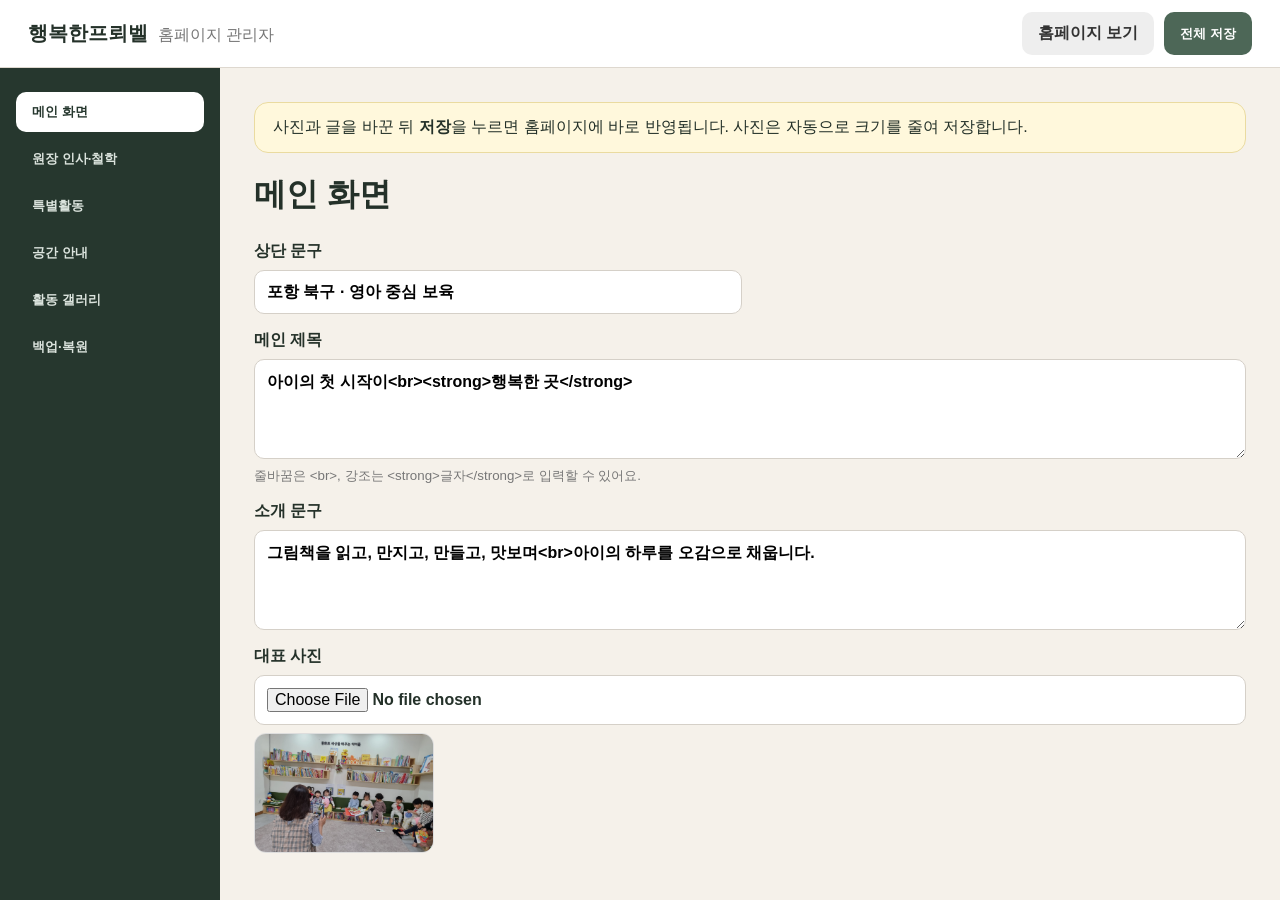
==== admin/index.html @ 330a58d0 "Add files via upload" ====
<!doctype html><html lang="ko"><head><meta charset="utf-8"><meta name="viewport" content="width=device-width,initial-scale=1"><title>행복한프뢰벨 홈페이지 관리</title><link rel="stylesheet" href="admin.css"></head><body>
<header><div><b>행복한프뢰벨</b><span>홈페이지 관리자</span></div><nav><a href="../index.html">홈페이지 보기</a><button id="saveTop">전체 저장</button></nav></header>
<main><aside><button data-tab="hero" class="active">메인 화면</button><button data-tab="greeting">원장 인사·철학</button><button data-tab="special">특별활동</button><button data-tab="spaces">공간 안내</button><button data-tab="gallery">활동 갤러리</button><button data-tab="backup">백업·복원</button></aside>
<section class="workspace">
<div class="notice">사진과 글을 바꾼 뒤 <b>저장</b>을 누르면 홈페이지에 바로 반영됩니다. 사진은 자동으로 크기를 줄여 저장합니다.</div>
<div id="panel-hero" class="panel active"><h1>메인 화면</h1><div class="form-grid"><label>상단 문구<input id="heroEyebrow"></label><label class="full">메인 제목<textarea id="heroTitle"></textarea><small>줄바꿈은 &lt;br&gt;, 강조는 &lt;strong&gt;글자&lt;/strong&gt;로 입력할 수 있어요.</small></label><label class="full">소개 문구<textarea id="heroSubtitle"></textarea></label><label class="full">대표 사진<input type="file" accept="image/*" data-image-input="hero.image"><img class="preview" data-preview="hero.image"></label></div></div>
<div id="panel-greeting" class="panel"><h1>원장 인사와 보육철학</h1><div class="form-grid"><label class="full">인사 제목<textarea id="greetingTitle"></textarea></label><label class="full">첫 문장<textarea id="greetingLead"></textarea></label><label class="full">본문 1<textarea id="greetingBody1"></textarea></label><label class="full">본문 2<textarea id="greetingBody2"></textarea></label><label>서명<input id="greetingSignature"></label><label>인사말 사진<input type="file" accept="image/*" data-image-input="greeting.image"><img class="preview" data-preview="greeting.image"></label></div><h2>보육철학 카드</h2><div id="philosophyEditor" class="editor-list"></div><button class="add" data-add="philosophy">+ 보육철학 추가</button></div>
<div id="panel-special" class="panel"><h1>특별활동</h1><p>활동명, 요일, 설명, 사진을 직접 바꾸거나 순서를 이동할 수 있어요.</p><div id="specialEditor" class="editor-list"></div><button class="add" data-add="special">+ 특별활동 추가</button></div>
<div id="panel-spaces" class="panel"><h1>공간 안내</h1><p>교실, 해피북마루, 전용마당 등 실제 공간 사진과 설명을 등록하세요.</p><div id="spacesEditor" class="editor-list"></div><button class="add" data-add="spaces">+ 공간 추가</button></div>
<div id="panel-gallery" class="panel"><h1>활동 갤러리</h1><p>행사명과 활동명을 자유롭게 바꾸고 사진을 추가할 수 있어요.</p><div id="galleryEditor" class="editor-list"></div><button class="add" data-add="gallery">+ 활동사진 추가</button></div>
<div id="panel-backup" class="panel"><h1>백업과 복원</h1><div class="backup-box"><button id="downloadBackup">설정 백업파일 받기</button><label class="upload-btn">백업파일 불러오기<input id="restoreFile" type="file" accept="application/json"></label><button id="resetAll" class="danger">처음 상태로 되돌리기</button></div><p class="warning">현재 버전은 이 브라우저에 저장됩니다. 다른 컴퓨터에서도 같은 내용을 관리하려면 다음 단계에서 Firebase 클라우드 연동이 필요합니다.</p></div>
</section></main><div id="toast"></div><script src="../content-manager.js"></script><script src="admin.js"></script></body></html>
---- admin/admin.css ----
*{box-sizing:border-box}body{margin:0;font-family:Pretendard,Arial,sans-serif;color:#243129;background:#f5f1ea}header{height:68px;background:#fff;border-bottom:1px solid #ded8cf;display:flex;align-items:center;justify-content:space-between;padding:0 28px;position:sticky;top:0;z-index:20}header div{display:flex;gap:10px;align-items:baseline}header b{font-size:20px}header span{color:#777}header nav{display:flex;gap:10px}a,button,.upload-btn{border:0;text-decoration:none;cursor:pointer;border-radius:10px;padding:11px 16px;font-weight:700}header a{background:#eee;color:#333}header button{background:#4d6757;color:#fff}main{display:grid;grid-template-columns:220px 1fr;min-height:calc(100vh - 68px)}aside{padding:24px 16px;background:#26372e;display:flex;flex-direction:column;gap:7px}aside button{background:transparent;color:#dbe3dd;text-align:left}aside button.active,aside button:hover{background:#fff;color:#26372e}.workspace{padding:34px;max-width:1200px;width:100%}.notice{background:#fff8dc;border:1px solid #eadba0;border-radius:14px;padding:14px 18px;margin-bottom:20px}.panel{display:none}.panel.active{display:block}.panel h1{font-size:32px;margin:4px 0 24px}.panel h2{margin-top:34px}.form-grid{display:grid;grid-template-columns:1fr 1fr;gap:16px}.full{grid-column:1/3}label{display:flex;flex-direction:column;gap:8px;font-weight:700}input,textarea,select{width:100%;padding:12px;border:1px solid #d5d0c8;border-radius:10px;background:#fff;font:inherit}textarea{min-height:100px;resize:vertical}small{font-weight:400;color:#777}.preview{width:180px;height:120px;object-fit:cover;border-radius:12px;border:1px solid #ddd;background:#eee}.editor-list{display:flex;flex-direction:column;gap:14px}.item-card{background:#fff;border:1px solid #ded8cf;border-radius:16px;padding:18px}.item-head{display:flex;justify-content:space-between;align-items:center;margin-bottom:14px}.item-head strong{font-size:18px}.item-actions{display:flex;gap:6px}.item-actions button{padding:7px 10px;background:#e9eee9;color:#344}.item-actions .delete{background:#f7e4e0;color:#9a382c}.item-fields{display:grid;grid-template-columns:1fr 1fr;gap:12px}.item-fields .wide{grid-column:1/3}.add{margin-top:16px;background:#d8784d;color:#fff}.backup-box{display:flex;gap:12px;flex-wrap:wrap}.backup-box button,.upload-btn{background:#4d6757;color:white}.upload-btn input{display:none}.danger{background:#a64033!important}.warning{margin-top:20px;background:#fff0ed;padding:16px;border-radius:12px;color:#7c352c}#toast{position:fixed;right:24px;bottom:24px;background:#26372e;color:#fff;padding:14px 20px;border-radius:12px;opacity:0;transform:translateY(10px);transition:.25s;pointer-events:none}#toast.show{opacity:1;transform:none}@media(max-width:760px){header{padding:0 14px}header span{display:none}main{display:block}aside{position:sticky;top:68px;z-index:10;flex-direction:row;overflow:auto;padding:10px}aside button{white-space:nowrap}.workspace{padding:20px}.form-grid,.item-fields{grid-template-columns:1fr}.full,.item-fields .wide{grid-column:auto}}
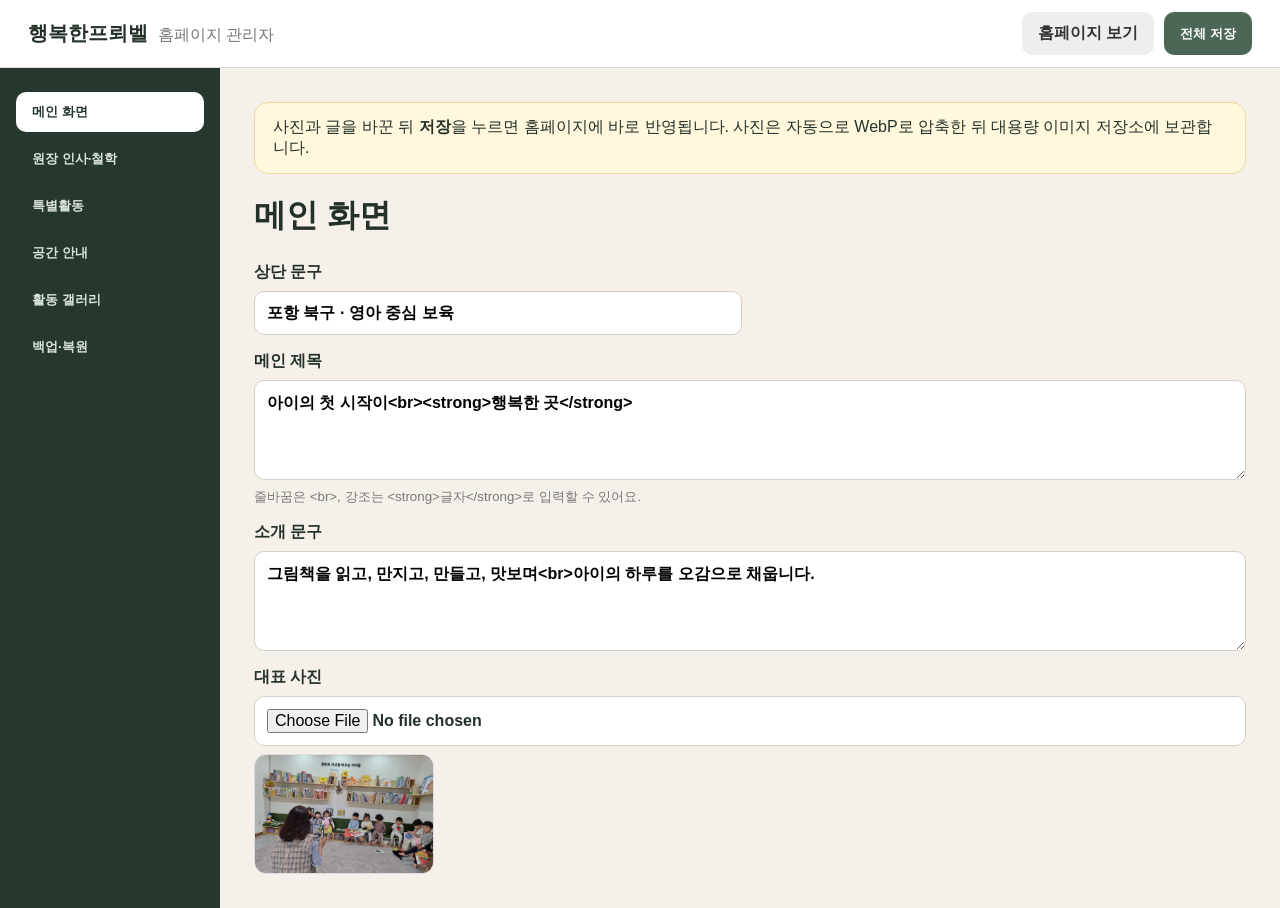
==== commit 49d5f244: "Add files via upload" ====
--- a/admin/index.html
+++ b/admin/index.html
@@ -2,11 +2,11 @@
 <header><div><b>행복한프뢰벨</b><span>홈페이지 관리자</span></div><nav><a href="../index.html">홈페이지 보기</a><button id="saveTop">전체 저장</button></nav></header>
 <main><aside><button data-tab="hero" class="active">메인 화면</button><button data-tab="greeting">원장 인사·철학</button><button data-tab="special">특별활동</button><button data-tab="spaces">공간 안내</button><button data-tab="gallery">활동 갤러리</button><button data-tab="backup">백업·복원</button></aside>
 <section class="workspace">
-<div class="notice">사진과 글을 바꾼 뒤 <b>저장</b>을 누르면 홈페이지에 바로 반영됩니다. 사진은 자동으로 크기를 줄여 저장합니다.</div>
+<div class="notice">사진과 글을 바꾼 뒤 <b>저장</b>을 누르면 홈페이지에 바로 반영됩니다. 사진은 자동으로 WebP로 압축한 뒤 대용량 이미지 저장소에 보관합니다.</div>
 <div id="panel-hero" class="panel active"><h1>메인 화면</h1><div class="form-grid"><label>상단 문구<input id="heroEyebrow"></label><label class="full">메인 제목<textarea id="heroTitle"></textarea><small>줄바꿈은 &lt;br&gt;, 강조는 &lt;strong&gt;글자&lt;/strong&gt;로 입력할 수 있어요.</small></label><label class="full">소개 문구<textarea id="heroSubtitle"></textarea></label><label class="full">대표 사진<input type="file" accept="image/*" data-image-input="hero.image"><img class="preview" data-preview="hero.image"></label></div></div>
 <div id="panel-greeting" class="panel"><h1>원장 인사와 보육철학</h1><div class="form-grid"><label class="full">인사 제목<textarea id="greetingTitle"></textarea></label><label class="full">첫 문장<textarea id="greetingLead"></textarea></label><label class="full">본문 1<textarea id="greetingBody1"></textarea></label><label class="full">본문 2<textarea id="greetingBody2"></textarea></label><label>서명<input id="greetingSignature"></label><label>인사말 사진<input type="file" accept="image/*" data-image-input="greeting.image"><img class="preview" data-preview="greeting.image"></label></div><h2>보육철학 카드</h2><div id="philosophyEditor" class="editor-list"></div><button class="add" data-add="philosophy">+ 보육철학 추가</button></div>
 <div id="panel-special" class="panel"><h1>특별활동</h1><p>활동명, 요일, 설명, 사진을 직접 바꾸거나 순서를 이동할 수 있어요.</p><div id="specialEditor" class="editor-list"></div><button class="add" data-add="special">+ 특별활동 추가</button></div>
 <div id="panel-spaces" class="panel"><h1>공간 안내</h1><p>교실, 해피북마루, 전용마당 등 실제 공간 사진과 설명을 등록하세요.</p><div id="spacesEditor" class="editor-list"></div><button class="add" data-add="spaces">+ 공간 추가</button></div>
 <div id="panel-gallery" class="panel"><h1>활동 갤러리</h1><p>행사명과 활동명을 자유롭게 바꾸고 사진을 추가할 수 있어요.</p><div id="galleryEditor" class="editor-list"></div><button class="add" data-add="gallery">+ 활동사진 추가</button></div>
-<div id="panel-backup" class="panel"><h1>백업과 복원</h1><div class="backup-box"><button id="downloadBackup">설정 백업파일 받기</button><label class="upload-btn">백업파일 불러오기<input id="restoreFile" type="file" accept="application/json"></label><button id="resetAll" class="danger">처음 상태로 되돌리기</button></div><p class="warning">현재 버전은 이 브라우저에 저장됩니다. 다른 컴퓨터에서도 같은 내용을 관리하려면 다음 단계에서 Firebase 클라우드 연동이 필요합니다.</p></div>
-</section></main><div id="toast"></div><script src="../content-manager.js"></script><script src="admin.js"></script></body></html>+<div id="panel-backup" class="panel"><h1>백업과 복원</h1><div class="backup-box"><button id="downloadBackup">설정 백업파일 받기</button><label class="upload-btn">백업파일 불러오기<input id="restoreFile" type="file" accept="application/json"></label><button id="resetAll" class="danger">처음 상태로 되돌리기</button></div><p class="warning">사진은 이 브라우저의 대용량 저장소(IndexedDB)에 보관되어 수백 장까지 추가할 수 있습니다. 다만 다른 컴퓨터와 방문자에게 동일하게 공개하려면 Firebase 클라우드 연동이 필요합니다.</p></div>
+</section></main><div id="toast"></div><script src="../image-store.js"></script><script src="../content-manager.js"></script><script src="admin.js"></script></body></html>
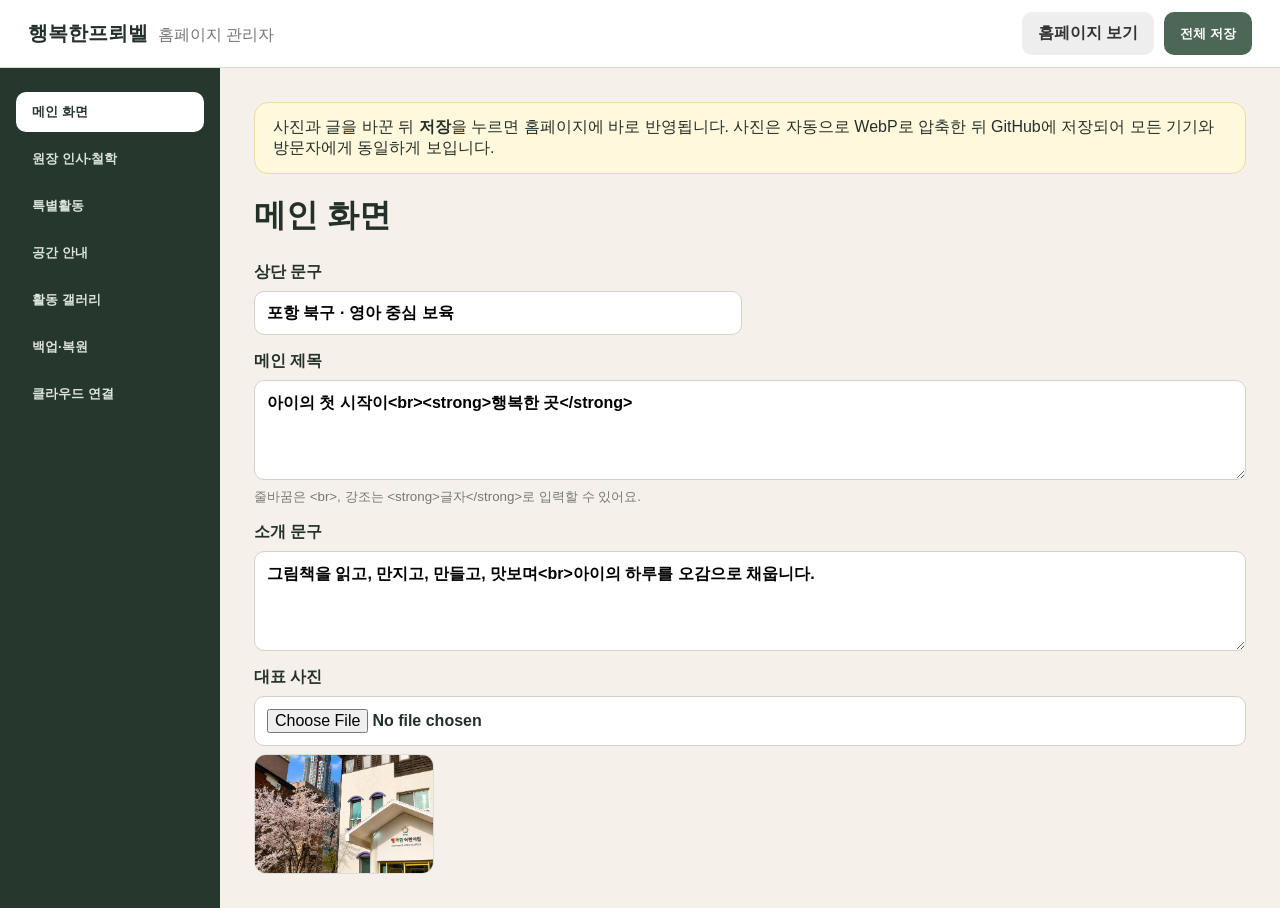
==== commit dd9ae744: "Add files via upload" ====
--- a/admin/index.html
+++ b/admin/index.html
@@ -1,12 +1,12 @@
 <!doctype html><html lang="ko"><head><meta charset="utf-8"><meta name="viewport" content="width=device-width,initial-scale=1"><title>행복한프뢰벨 홈페이지 관리</title><link rel="stylesheet" href="admin.css"></head><body>
 <header><div><b>행복한프뢰벨</b><span>홈페이지 관리자</span></div><nav><a href="../index.html">홈페이지 보기</a><button id="saveTop">전체 저장</button></nav></header>
-<main><aside><button data-tab="hero" class="active">메인 화면</button><button data-tab="greeting">원장 인사·철학</button><button data-tab="special">특별활동</button><button data-tab="spaces">공간 안내</button><button data-tab="gallery">활동 갤러리</button><button data-tab="backup">백업·복원</button></aside>
+<main><aside><button data-tab="hero" class="active">메인 화면</button><button data-tab="greeting">원장 인사·철학</button><button data-tab="special">특별활동</button><button data-tab="spaces">공간 안내</button><button data-tab="gallery">활동 갤러리</button><button data-tab="backup">백업·복원</button><button data-tab="cloud">클라우드 연결</button></aside>
 <section class="workspace">
-<div class="notice">사진과 글을 바꾼 뒤 <b>저장</b>을 누르면 홈페이지에 바로 반영됩니다. 사진은 자동으로 WebP로 압축한 뒤 대용량 이미지 저장소에 보관합니다.</div>
+<div class="notice">사진과 글을 바꾼 뒤 <b>저장</b>을 누르면 홈페이지에 바로 반영됩니다. 사진은 자동으로 WebP로 압축한 뒤 GitHub에 저장되어 모든 기기와 방문자에게 동일하게 보입니다.</div>
 <div id="panel-hero" class="panel active"><h1>메인 화면</h1><div class="form-grid"><label>상단 문구<input id="heroEyebrow"></label><label class="full">메인 제목<textarea id="heroTitle"></textarea><small>줄바꿈은 &lt;br&gt;, 강조는 &lt;strong&gt;글자&lt;/strong&gt;로 입력할 수 있어요.</small></label><label class="full">소개 문구<textarea id="heroSubtitle"></textarea></label><label class="full">대표 사진<input type="file" accept="image/*" data-image-input="hero.image"><img class="preview" data-preview="hero.image"></label></div></div>
 <div id="panel-greeting" class="panel"><h1>원장 인사와 보육철학</h1><div class="form-grid"><label class="full">인사 제목<textarea id="greetingTitle"></textarea></label><label class="full">첫 문장<textarea id="greetingLead"></textarea></label><label class="full">본문 1<textarea id="greetingBody1"></textarea></label><label class="full">본문 2<textarea id="greetingBody2"></textarea></label><label>서명<input id="greetingSignature"></label><label>인사말 사진<input type="file" accept="image/*" data-image-input="greeting.image"><img class="preview" data-preview="greeting.image"></label></div><h2>보육철학 카드</h2><div id="philosophyEditor" class="editor-list"></div><button class="add" data-add="philosophy">+ 보육철학 추가</button></div>
 <div id="panel-special" class="panel"><h1>특별활동</h1><p>활동명, 요일, 설명, 사진을 직접 바꾸거나 순서를 이동할 수 있어요.</p><div id="specialEditor" class="editor-list"></div><button class="add" data-add="special">+ 특별활동 추가</button></div>
 <div id="panel-spaces" class="panel"><h1>공간 안내</h1><p>교실, 해피북마루, 전용마당 등 실제 공간 사진과 설명을 등록하세요.</p><div id="spacesEditor" class="editor-list"></div><button class="add" data-add="spaces">+ 공간 추가</button></div>
 <div id="panel-gallery" class="panel"><h1>활동 갤러리</h1><p>행사명과 활동명을 자유롭게 바꾸고 사진을 추가할 수 있어요.</p><div id="galleryEditor" class="editor-list"></div><button class="add" data-add="gallery">+ 활동사진 추가</button></div>
-<div id="panel-backup" class="panel"><h1>백업과 복원</h1><div class="backup-box"><button id="downloadBackup">설정 백업파일 받기</button><label class="upload-btn">백업파일 불러오기<input id="restoreFile" type="file" accept="application/json"></label><button id="resetAll" class="danger">처음 상태로 되돌리기</button></div><p class="warning">사진은 이 브라우저의 대용량 저장소(IndexedDB)에 보관되어 수백 장까지 추가할 수 있습니다. 다만 다른 컴퓨터와 방문자에게 동일하게 공개하려면 Firebase 클라우드 연동이 필요합니다.</p></div>
-</section></main><div id="toast"></div><script src="../image-store.js"></script><script src="../content-manager.js"></script><script src="admin.js"></script></body></html>+<div id="panel-backup" class="panel"><h1>백업과 복원</h1><div class="backup-box"><button id="downloadBackup">설정 백업파일 받기</button><label class="upload-btn">백업파일 불러오기<input id="restoreFile" type="file" accept="application/json"></label><button id="resetAll" class="danger">처음 상태로 되돌리기</button></div><p class="warning">새 사진은 GitHub 저장소에 저장됩니다. 기존 브라우저 사진은 다음 저장 시 자동으로 GitHub로 옮길 수 있습니다.</p></div>
+<div id="panel-cloud" class="panel"><h1>클라우드 연결</h1><p>Cloudflare Worker 주소와 관리자 비밀번호를 한 번만 저장하세요.</p><div class="form-grid"><label class="full">Worker 주소<input id="workerUrl" placeholder="https://happy-homepage-upload.계정.workers.dev"></label><label class="full">관리자 비밀번호<input id="adminKey" type="password" placeholder="Cloudflare ADMIN_KEY와 같은 값"></label></div><div class="backup-box"><button id="saveCloud">연결정보 저장</button><button id="testCloud">연결 테스트</button></div><p class="warning">GitHub 토큰은 입력하지 않습니다. 토큰은 Cloudflare Secret에만 보관됩니다.</p></div></section></main><div id="toast"></div><script src="../image-store.js"></script><script src="../content-manager.js"></script><script src="admin.js"></script></body></html>
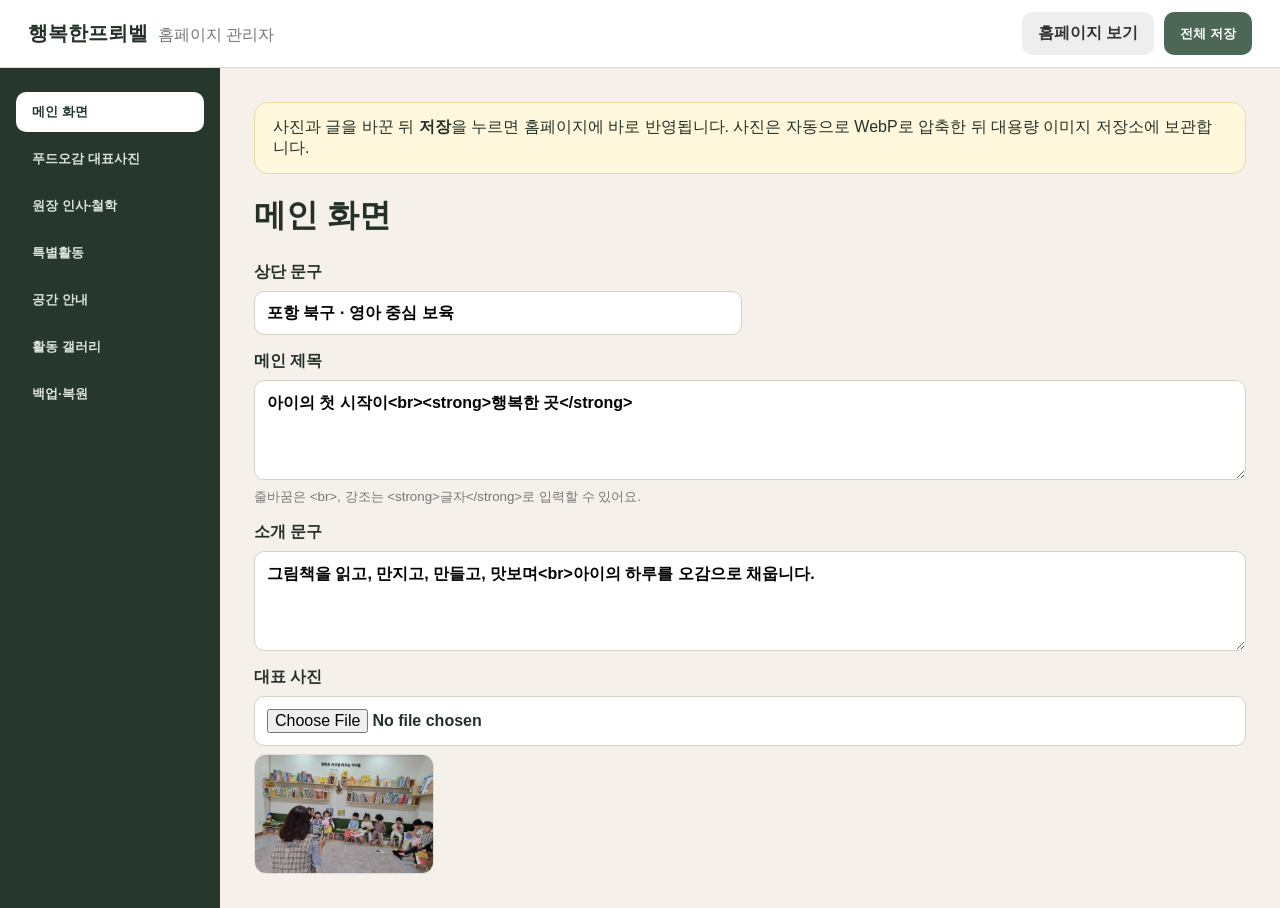
==== commit 316be3ae: "Add files via upload" ====
--- a/admin/index.html
+++ b/admin/index.html
@@ -1,12 +1,13 @@
 <!doctype html><html lang="ko"><head><meta charset="utf-8"><meta name="viewport" content="width=device-width,initial-scale=1"><title>행복한프뢰벨 홈페이지 관리</title><link rel="stylesheet" href="admin.css"></head><body>
 <header><div><b>행복한프뢰벨</b><span>홈페이지 관리자</span></div><nav><a href="../index.html">홈페이지 보기</a><button id="saveTop">전체 저장</button></nav></header>
-<main><aside><button data-tab="hero" class="active">메인 화면</button><button data-tab="greeting">원장 인사·철학</button><button data-tab="special">특별활동</button><button data-tab="spaces">공간 안내</button><button data-tab="gallery">활동 갤러리</button><button data-tab="backup">백업·복원</button><button data-tab="cloud">클라우드 연결</button></aside>
+<main><aside><button data-tab="hero" class="active">메인 화면</button><button data-tab="program">푸드오감 대표사진</button><button data-tab="greeting">원장 인사·철학</button><button data-tab="special">특별활동</button><button data-tab="spaces">공간 안내</button><button data-tab="gallery">활동 갤러리</button><button data-tab="backup">백업·복원</button></aside>
 <section class="workspace">
-<div class="notice">사진과 글을 바꾼 뒤 <b>저장</b>을 누르면 홈페이지에 바로 반영됩니다. 사진은 자동으로 WebP로 압축한 뒤 GitHub에 저장되어 모든 기기와 방문자에게 동일하게 보입니다.</div>
+<div class="notice">사진과 글을 바꾼 뒤 <b>저장</b>을 누르면 홈페이지에 바로 반영됩니다. 사진은 자동으로 WebP로 압축한 뒤 대용량 이미지 저장소에 보관합니다.</div>
 <div id="panel-hero" class="panel active"><h1>메인 화면</h1><div class="form-grid"><label>상단 문구<input id="heroEyebrow"></label><label class="full">메인 제목<textarea id="heroTitle"></textarea><small>줄바꿈은 &lt;br&gt;, 강조는 &lt;strong&gt;글자&lt;/strong&gt;로 입력할 수 있어요.</small></label><label class="full">소개 문구<textarea id="heroSubtitle"></textarea></label><label class="full">대표 사진<input type="file" accept="image/*" data-image-input="hero.image"><img class="preview" data-preview="hero.image"></label></div></div>
+<div id="panel-program" class="panel"><h1>푸드오감 대표사진</h1><p>홈페이지의 “그림책을 통한 푸드오감놀이” 옆에 보이는 세 장을 바꿀 수 있어요.</p><div class="form-grid"><label class="full">큰 사진<input type="file" accept="image/*" data-image-input="program.image1"><img class="preview" data-preview="program.image1"></label><label>아래 왼쪽 사진<input type="file" accept="image/*" data-image-input="program.image2"><img class="preview" data-preview="program.image2"></label><label>아래 오른쪽 사진<input type="file" accept="image/*" data-image-input="program.image3"><img class="preview" data-preview="program.image3"></label></div><p class="warning">현재 관리자 수정은 이 브라우저에 저장됩니다. 다른 방문자에게도 즉시 보이게 하려면 Cloudflare·GitHub 업로드 연동을 마친 뒤 사용할 수 있어요.</p></div>
 <div id="panel-greeting" class="panel"><h1>원장 인사와 보육철학</h1><div class="form-grid"><label class="full">인사 제목<textarea id="greetingTitle"></textarea></label><label class="full">첫 문장<textarea id="greetingLead"></textarea></label><label class="full">본문 1<textarea id="greetingBody1"></textarea></label><label class="full">본문 2<textarea id="greetingBody2"></textarea></label><label>서명<input id="greetingSignature"></label><label>인사말 사진<input type="file" accept="image/*" data-image-input="greeting.image"><img class="preview" data-preview="greeting.image"></label></div><h2>보육철학 카드</h2><div id="philosophyEditor" class="editor-list"></div><button class="add" data-add="philosophy">+ 보육철학 추가</button></div>
 <div id="panel-special" class="panel"><h1>특별활동</h1><p>활동명, 요일, 설명, 사진을 직접 바꾸거나 순서를 이동할 수 있어요.</p><div id="specialEditor" class="editor-list"></div><button class="add" data-add="special">+ 특별활동 추가</button></div>
 <div id="panel-spaces" class="panel"><h1>공간 안내</h1><p>교실, 해피북마루, 전용마당 등 실제 공간 사진과 설명을 등록하세요.</p><div id="spacesEditor" class="editor-list"></div><button class="add" data-add="spaces">+ 공간 추가</button></div>
 <div id="panel-gallery" class="panel"><h1>활동 갤러리</h1><p>행사명과 활동명을 자유롭게 바꾸고 사진을 추가할 수 있어요.</p><div id="galleryEditor" class="editor-list"></div><button class="add" data-add="gallery">+ 활동사진 추가</button></div>
-<div id="panel-backup" class="panel"><h1>백업과 복원</h1><div class="backup-box"><button id="downloadBackup">설정 백업파일 받기</button><label class="upload-btn">백업파일 불러오기<input id="restoreFile" type="file" accept="application/json"></label><button id="resetAll" class="danger">처음 상태로 되돌리기</button></div><p class="warning">새 사진은 GitHub 저장소에 저장됩니다. 기존 브라우저 사진은 다음 저장 시 자동으로 GitHub로 옮길 수 있습니다.</p></div>
-<div id="panel-cloud" class="panel"><h1>클라우드 연결</h1><p>Cloudflare Worker 주소와 관리자 비밀번호를 한 번만 저장하세요.</p><div class="form-grid"><label class="full">Worker 주소<input id="workerUrl" placeholder="https://happy-homepage-upload.계정.workers.dev"></label><label class="full">관리자 비밀번호<input id="adminKey" type="password" placeholder="Cloudflare ADMIN_KEY와 같은 값"></label></div><div class="backup-box"><button id="saveCloud">연결정보 저장</button><button id="testCloud">연결 테스트</button></div><p class="warning">GitHub 토큰은 입력하지 않습니다. 토큰은 Cloudflare Secret에만 보관됩니다.</p></div></section></main><div id="toast"></div><script src="../image-store.js"></script><script src="../content-manager.js"></script><script src="admin.js"></script></body></html>+<div id="panel-backup" class="panel"><h1>백업과 복원</h1><div class="backup-box"><button id="downloadBackup">설정 백업파일 받기</button><label class="upload-btn">백업파일 불러오기<input id="restoreFile" type="file" accept="application/json"></label><button id="resetAll" class="danger">처음 상태로 되돌리기</button></div><p class="warning">사진은 이 브라우저의 대용량 저장소(IndexedDB)에 보관되어 수백 장까지 추가할 수 있습니다. 다만 다른 컴퓨터와 방문자에게 동일하게 공개하려면 Firebase 클라우드 연동이 필요합니다.</p></div>
+</section></main><div id="toast"></div><script src="../image-store.js"></script><script src="../content-manager.js"></script><script src="admin.js"></script></body></html>
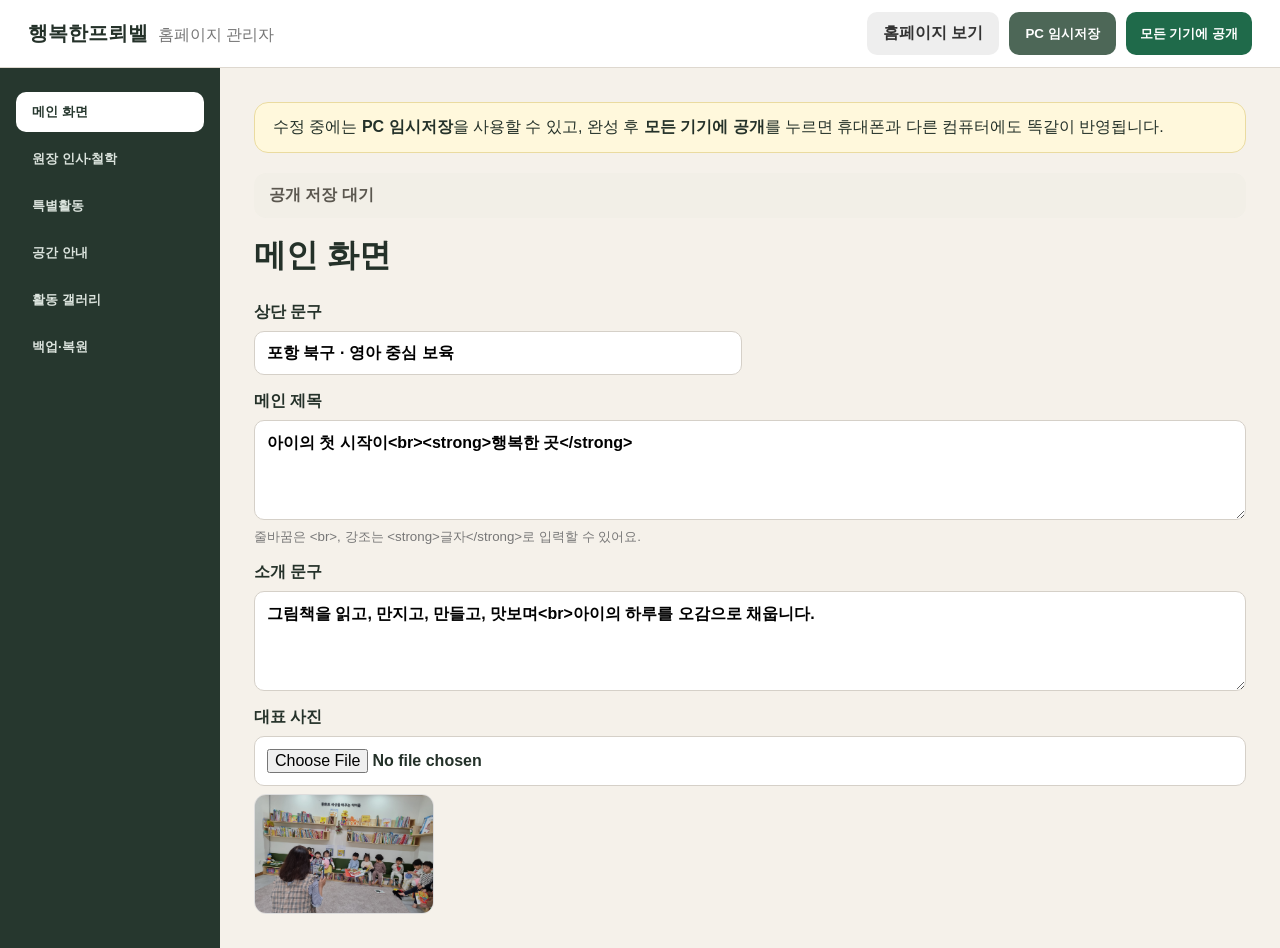
==== commit 5aa48a35: "Add files via upload" ====
--- a/admin/index.html
+++ b/admin/index.html
@@ -1,13 +1,12 @@
 <!doctype html><html lang="ko"><head><meta charset="utf-8"><meta name="viewport" content="width=device-width,initial-scale=1"><title>행복한프뢰벨 홈페이지 관리</title><link rel="stylesheet" href="admin.css"></head><body>
-<header><div><b>행복한프뢰벨</b><span>홈페이지 관리자</span></div><nav><a href="../index.html">홈페이지 보기</a><button id="saveTop">전체 저장</button></nav></header>
-<main><aside><button data-tab="hero" class="active">메인 화면</button><button data-tab="program">푸드오감 대표사진</button><button data-tab="greeting">원장 인사·철학</button><button data-tab="special">특별활동</button><button data-tab="spaces">공간 안내</button><button data-tab="gallery">활동 갤러리</button><button data-tab="backup">백업·복원</button></aside>
+<header><div><b>행복한프뢰벨</b><span>홈페이지 관리자</span></div><nav><a href="../index.html">홈페이지 보기</a><button id="saveTop">PC 임시저장</button><button id="publishTop">모든 기기에 공개</button></nav></header>
+<main><aside><button data-tab="hero" class="active">메인 화면</button><button data-tab="greeting">원장 인사·철학</button><button data-tab="special">특별활동</button><button data-tab="spaces">공간 안내</button><button data-tab="gallery">활동 갤러리</button><button data-tab="backup">백업·복원</button></aside>
 <section class="workspace">
-<div class="notice">사진과 글을 바꾼 뒤 <b>저장</b>을 누르면 홈페이지에 바로 반영됩니다. 사진은 자동으로 WebP로 압축한 뒤 대용량 이미지 저장소에 보관합니다.</div>
+<div class="notice">수정 중에는 <b>PC 임시저장</b>을 사용할 수 있고, 완성 후 <b>모든 기기에 공개</b>를 누르면 휴대폰과 다른 컴퓨터에도 똑같이 반영됩니다.</div><div class="publish-status" id="publishStatus">공개 저장 대기</div>
 <div id="panel-hero" class="panel active"><h1>메인 화면</h1><div class="form-grid"><label>상단 문구<input id="heroEyebrow"></label><label class="full">메인 제목<textarea id="heroTitle"></textarea><small>줄바꿈은 &lt;br&gt;, 강조는 &lt;strong&gt;글자&lt;/strong&gt;로 입력할 수 있어요.</small></label><label class="full">소개 문구<textarea id="heroSubtitle"></textarea></label><label class="full">대표 사진<input type="file" accept="image/*" data-image-input="hero.image"><img class="preview" data-preview="hero.image"></label></div></div>
-<div id="panel-program" class="panel"><h1>푸드오감 대표사진</h1><p>홈페이지의 “그림책을 통한 푸드오감놀이” 옆에 보이는 세 장을 바꿀 수 있어요.</p><div class="form-grid"><label class="full">큰 사진<input type="file" accept="image/*" data-image-input="program.image1"><img class="preview" data-preview="program.image1"></label><label>아래 왼쪽 사진<input type="file" accept="image/*" data-image-input="program.image2"><img class="preview" data-preview="program.image2"></label><label>아래 오른쪽 사진<input type="file" accept="image/*" data-image-input="program.image3"><img class="preview" data-preview="program.image3"></label></div><p class="warning">현재 관리자 수정은 이 브라우저에 저장됩니다. 다른 방문자에게도 즉시 보이게 하려면 Cloudflare·GitHub 업로드 연동을 마친 뒤 사용할 수 있어요.</p></div>
 <div id="panel-greeting" class="panel"><h1>원장 인사와 보육철학</h1><div class="form-grid"><label class="full">인사 제목<textarea id="greetingTitle"></textarea></label><label class="full">첫 문장<textarea id="greetingLead"></textarea></label><label class="full">본문 1<textarea id="greetingBody1"></textarea></label><label class="full">본문 2<textarea id="greetingBody2"></textarea></label><label>서명<input id="greetingSignature"></label><label>인사말 사진<input type="file" accept="image/*" data-image-input="greeting.image"><img class="preview" data-preview="greeting.image"></label></div><h2>보육철학 카드</h2><div id="philosophyEditor" class="editor-list"></div><button class="add" data-add="philosophy">+ 보육철학 추가</button></div>
 <div id="panel-special" class="panel"><h1>특별활동</h1><p>활동명, 요일, 설명, 사진을 직접 바꾸거나 순서를 이동할 수 있어요.</p><div id="specialEditor" class="editor-list"></div><button class="add" data-add="special">+ 특별활동 추가</button></div>
 <div id="panel-spaces" class="panel"><h1>공간 안내</h1><p>교실, 해피북마루, 전용마당 등 실제 공간 사진과 설명을 등록하세요.</p><div id="spacesEditor" class="editor-list"></div><button class="add" data-add="spaces">+ 공간 추가</button></div>
 <div id="panel-gallery" class="panel"><h1>활동 갤러리</h1><p>행사명과 활동명을 자유롭게 바꾸고 사진을 추가할 수 있어요.</p><div id="galleryEditor" class="editor-list"></div><button class="add" data-add="gallery">+ 활동사진 추가</button></div>
-<div id="panel-backup" class="panel"><h1>백업과 복원</h1><div class="backup-box"><button id="downloadBackup">설정 백업파일 받기</button><label class="upload-btn">백업파일 불러오기<input id="restoreFile" type="file" accept="application/json"></label><button id="resetAll" class="danger">처음 상태로 되돌리기</button></div><p class="warning">사진은 이 브라우저의 대용량 저장소(IndexedDB)에 보관되어 수백 장까지 추가할 수 있습니다. 다만 다른 컴퓨터와 방문자에게 동일하게 공개하려면 Firebase 클라우드 연동이 필요합니다.</p></div>
+<div id="panel-backup" class="panel"><h1>백업과 복원</h1><div class="form-grid"><label class="full">Cloudflare Worker 주소<input id="workerUrl" value="https://happy-homepage-upload.ddhddl82.workers.dev"></label><label class="full">관리자 비밀번호<input id="adminKey" type="password" autocomplete="current-password" placeholder="Cloudflare ADMIN_KEY"></label></div><div class="backup-box"><button id="downloadBackup">설정 백업파일 받기</button><label class="upload-btn">백업파일 불러오기<input id="restoreFile" type="file" accept="application/json"></label><button id="resetAll" class="danger">처음 상태로 되돌리기</button></div><p class="warning">PC 임시저장은 현재 컴퓨터에만 보입니다. 모든 기기에 공개 버튼을 누르면 Cloudflare Worker를 거쳐 GitHub에 안전하게 저장됩니다.</p></div>
 </section></main><div id="toast"></div><script src="../image-store.js"></script><script src="../content-manager.js"></script><script src="admin.js"></script></body></html>
--- a/admin/admin.css
+++ b/admin/admin.css
@@ -1 +1 @@
-*{box-sizing:border-box}body{margin:0;font-family:Pretendard,Arial,sans-serif;color:#243129;background:#f5f1ea}header{height:68px;background:#fff;border-bottom:1px solid #ded8cf;display:flex;align-items:center;justify-content:space-between;padding:0 28px;position:sticky;top:0;z-index:20}header div{display:flex;gap:10px;align-items:baseline}header b{font-size:20px}header span{color:#777}header nav{display:flex;gap:10px}a,button,.upload-btn{border:0;text-decoration:none;cursor:pointer;border-radius:10px;padding:11px 16px;font-weight:700}header a{background:#eee;color:#333}header button{background:#4d6757;color:#fff}main{display:grid;grid-template-columns:220px 1fr;min-height:calc(100vh - 68px)}aside{padding:24px 16px;background:#26372e;display:flex;flex-direction:column;gap:7px}aside button{background:transparent;color:#dbe3dd;text-align:left}aside button.active,aside button:hover{background:#fff;color:#26372e}.workspace{padding:34px;max-width:1200px;width:100%}.notice{background:#fff8dc;border:1px solid #eadba0;border-radius:14px;padding:14px 18px;margin-bottom:20px}.panel{display:none}.panel.active{display:block}.panel h1{font-size:32px;margin:4px 0 24px}.panel h2{margin-top:34px}.form-grid{display:grid;grid-template-columns:1fr 1fr;gap:16px}.full{grid-column:1/3}label{display:flex;flex-direction:column;gap:8px;font-weight:700}input,textarea,select{width:100%;padding:12px;border:1px solid #d5d0c8;border-radius:10px;background:#fff;font:inherit}textarea{min-height:100px;resize:vertical}small{font-weight:400;color:#777}.preview{width:180px;height:120px;object-fit:cover;border-radius:12px;border:1px solid #ddd;background:#eee}.editor-list{display:flex;flex-direction:column;gap:14px}.item-card{background:#fff;border:1px solid #ded8cf;border-radius:16px;padding:18px}.item-head{display:flex;justify-content:space-between;align-items:center;margin-bottom:14px}.item-head strong{font-size:18px}.item-actions{display:flex;gap:6px}.item-actions button{padding:7px 10px;background:#e9eee9;color:#344}.item-actions .delete{background:#f7e4e0;color:#9a382c}.item-fields{display:grid;grid-template-columns:1fr 1fr;gap:12px}.item-fields .wide{grid-column:1/3}.add{margin-top:16px;background:#d8784d;color:#fff}.backup-box{display:flex;gap:12px;flex-wrap:wrap}.backup-box button,.upload-btn{background:#4d6757;color:white}.upload-btn input{display:none}.danger{background:#a64033!important}.warning{margin-top:20px;background:#fff0ed;padding:16px;border-radius:12px;color:#7c352c}#toast{position:fixed;right:24px;bottom:24px;background:#26372e;color:#fff;padding:14px 20px;border-radius:12px;opacity:0;transform:translateY(10px);transition:.25s;pointer-events:none}#toast.show{opacity:1;transform:none}@media(max-width:760px){header{padding:0 14px}header span{display:none}main{display:block}aside{position:sticky;top:68px;z-index:10;flex-direction:row;overflow:auto;padding:10px}aside button{white-space:nowrap}.workspace{padding:20px}.form-grid,.item-fields{grid-template-columns:1fr}.full,.item-fields .wide{grid-column:auto}}+*{box-sizing:border-box}body{margin:0;font-family:Pretendard,Arial,sans-serif;color:#243129;background:#f5f1ea}header{height:68px;background:#fff;border-bottom:1px solid #ded8cf;display:flex;align-items:center;justify-content:space-between;padding:0 28px;position:sticky;top:0;z-index:20}header div{display:flex;gap:10px;align-items:baseline}header b{font-size:20px}header span{color:#777}header nav{display:flex;gap:10px}a,button,.upload-btn{border:0;text-decoration:none;cursor:pointer;border-radius:10px;padding:11px 16px;font-weight:700}header a{background:#eee;color:#333}header button{background:#4d6757;color:#fff}main{display:grid;grid-template-columns:220px 1fr;min-height:calc(100vh - 68px)}aside{padding:24px 16px;background:#26372e;display:flex;flex-direction:column;gap:7px}aside button{background:transparent;color:#dbe3dd;text-align:left}aside button.active,aside button:hover{background:#fff;color:#26372e}.workspace{padding:34px;max-width:1200px;width:100%}.notice{background:#fff8dc;border:1px solid #eadba0;border-radius:14px;padding:14px 18px;margin-bottom:20px}.panel{display:none}.panel.active{display:block}.panel h1{font-size:32px;margin:4px 0 24px}.panel h2{margin-top:34px}.form-grid{display:grid;grid-template-columns:1fr 1fr;gap:16px}.full{grid-column:1/3}label{display:flex;flex-direction:column;gap:8px;font-weight:700}input,textarea,select{width:100%;padding:12px;border:1px solid #d5d0c8;border-radius:10px;background:#fff;font:inherit}textarea{min-height:100px;resize:vertical}small{font-weight:400;color:#777}.preview{width:180px;height:120px;object-fit:cover;border-radius:12px;border:1px solid #ddd;background:#eee}.editor-list{display:flex;flex-direction:column;gap:14px}.item-card{background:#fff;border:1px solid #ded8cf;border-radius:16px;padding:18px}.item-head{display:flex;justify-content:space-between;align-items:center;margin-bottom:14px}.item-head strong{font-size:18px}.item-actions{display:flex;gap:6px}.item-actions button{padding:7px 10px;background:#e9eee9;color:#344}.item-actions .delete{background:#f7e4e0;color:#9a382c}.item-fields{display:grid;grid-template-columns:1fr 1fr;gap:12px}.item-fields .wide{grid-column:1/3}.add{margin-top:16px;background:#d8784d;color:#fff}.backup-box{display:flex;gap:12px;flex-wrap:wrap}.backup-box button,.upload-btn{background:#4d6757;color:white}.upload-btn input{display:none}.danger{background:#a64033!important}.warning{margin-top:20px;background:#fff0ed;padding:16px;border-radius:12px;color:#7c352c}#toast{position:fixed;right:24px;bottom:24px;background:#26372e;color:#fff;padding:14px 20px;border-radius:12px;opacity:0;transform:translateY(10px);transition:.25s;pointer-events:none}#toast.show{opacity:1;transform:none}@media(max-width:760px){header{padding:0 14px}header span{display:none}main{display:block}aside{position:sticky;top:68px;z-index:10;flex-direction:row;overflow:auto;padding:10px}aside button{white-space:nowrap}.workspace{padding:20px}.form-grid,.item-fields{grid-template-columns:1fr}.full,.item-fields .wide{grid-column:auto}}.publish-status{margin:0 0 16px;padding:12px 15px;border-radius:12px;background:#f2efe7;color:#5b574f;font-weight:700}.publish-status[data-state="working"]{background:#fff4cf;color:#765c00}.publish-status[data-state="done"]{background:#e6f6ec;color:#1f6a3d}.publish-status[data-state="error"]{background:#ffe8e8;color:#9b2d2d}#publishTop{background:#1f6a4a;color:#fff;border:0;border-radius:10px;padding:10px 14px;font-weight:800}
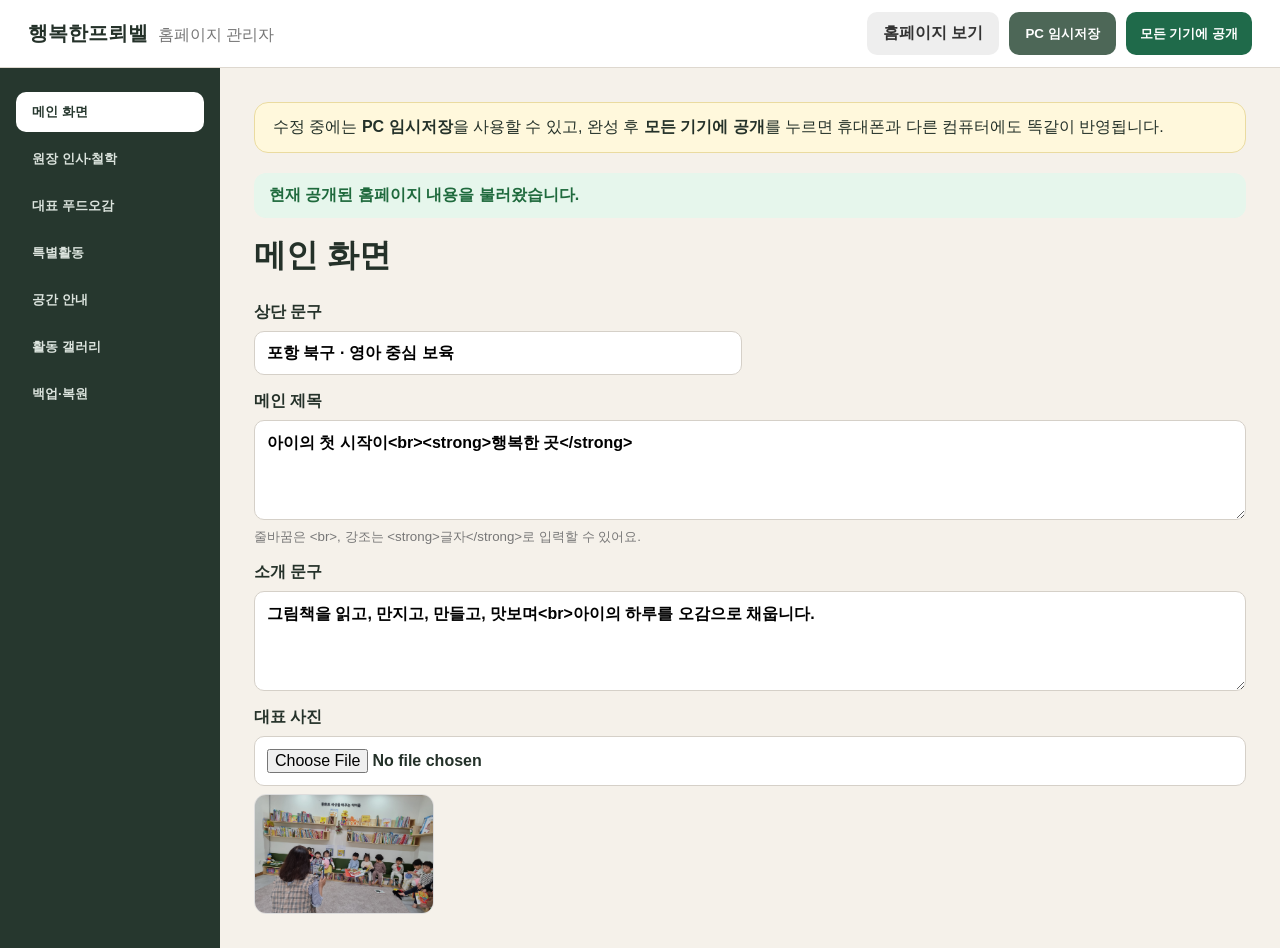
==== commit 787d3b03: "Add files via upload" ====
--- a/admin/index.html
+++ b/admin/index.html
@@ -1,12 +1,13 @@
 <!doctype html><html lang="ko"><head><meta charset="utf-8"><meta name="viewport" content="width=device-width,initial-scale=1"><title>행복한프뢰벨 홈페이지 관리</title><link rel="stylesheet" href="admin.css"></head><body>
 <header><div><b>행복한프뢰벨</b><span>홈페이지 관리자</span></div><nav><a href="../index.html">홈페이지 보기</a><button id="saveTop">PC 임시저장</button><button id="publishTop">모든 기기에 공개</button></nav></header>
-<main><aside><button data-tab="hero" class="active">메인 화면</button><button data-tab="greeting">원장 인사·철학</button><button data-tab="special">특별활동</button><button data-tab="spaces">공간 안내</button><button data-tab="gallery">활동 갤러리</button><button data-tab="backup">백업·복원</button></aside>
+<main><aside><button data-tab="hero" class="active">메인 화면</button><button data-tab="greeting">원장 인사·철학</button><button data-tab="program">대표 푸드오감</button><button data-tab="special">특별활동</button><button data-tab="spaces">공간 안내</button><button data-tab="gallery">활동 갤러리</button><button data-tab="backup">백업·복원</button></aside>
 <section class="workspace">
 <div class="notice">수정 중에는 <b>PC 임시저장</b>을 사용할 수 있고, 완성 후 <b>모든 기기에 공개</b>를 누르면 휴대폰과 다른 컴퓨터에도 똑같이 반영됩니다.</div><div class="publish-status" id="publishStatus">공개 저장 대기</div>
 <div id="panel-hero" class="panel active"><h1>메인 화면</h1><div class="form-grid"><label>상단 문구<input id="heroEyebrow"></label><label class="full">메인 제목<textarea id="heroTitle"></textarea><small>줄바꿈은 &lt;br&gt;, 강조는 &lt;strong&gt;글자&lt;/strong&gt;로 입력할 수 있어요.</small></label><label class="full">소개 문구<textarea id="heroSubtitle"></textarea></label><label class="full">대표 사진<input type="file" accept="image/*" data-image-input="hero.image"><img class="preview" data-preview="hero.image"></label></div></div>
 <div id="panel-greeting" class="panel"><h1>원장 인사와 보육철학</h1><div class="form-grid"><label class="full">인사 제목<textarea id="greetingTitle"></textarea></label><label class="full">첫 문장<textarea id="greetingLead"></textarea></label><label class="full">본문 1<textarea id="greetingBody1"></textarea></label><label class="full">본문 2<textarea id="greetingBody2"></textarea></label><label>서명<input id="greetingSignature"></label><label>인사말 사진<input type="file" accept="image/*" data-image-input="greeting.image"><img class="preview" data-preview="greeting.image"></label></div><h2>보육철학 카드</h2><div id="philosophyEditor" class="editor-list"></div><button class="add" data-add="philosophy">+ 보육철학 추가</button></div>
+<div id="panel-program" class="panel"><h1>그림책을 통한 푸드오감놀이 대표사진</h1><p>홈페이지 대표 프로그램 옆에 보이는 큰 사진 1장과 작은 사진 2장을 바꿀 수 있어요.</p><div class="form-grid"><label class="full">큰 대표사진<input type="file" accept="image/*" data-image-input="program.image1"><img class="preview" data-preview="program.image1"></label><label>아래 왼쪽 사진<input type="file" accept="image/*" data-image-input="program.image2"><img class="preview" data-preview="program.image2"></label><label>아래 오른쪽 사진<input type="file" accept="image/*" data-image-input="program.image3"><img class="preview" data-preview="program.image3"></label></div></div>
 <div id="panel-special" class="panel"><h1>특별활동</h1><p>활동명, 요일, 설명, 사진을 직접 바꾸거나 순서를 이동할 수 있어요.</p><div id="specialEditor" class="editor-list"></div><button class="add" data-add="special">+ 특별활동 추가</button></div>
 <div id="panel-spaces" class="panel"><h1>공간 안내</h1><p>교실, 해피북마루, 전용마당 등 실제 공간 사진과 설명을 등록하세요.</p><div id="spacesEditor" class="editor-list"></div><button class="add" data-add="spaces">+ 공간 추가</button></div>
 <div id="panel-gallery" class="panel"><h1>활동 갤러리</h1><p>행사명과 활동명을 자유롭게 바꾸고 사진을 추가할 수 있어요.</p><div id="galleryEditor" class="editor-list"></div><button class="add" data-add="gallery">+ 활동사진 추가</button></div>
-<div id="panel-backup" class="panel"><h1>백업과 복원</h1><div class="form-grid"><label class="full">Cloudflare Worker 주소<input id="workerUrl" value="https://happy-homepage-upload.ddhddl82.workers.dev"></label><label class="full">관리자 비밀번호<input id="adminKey" type="password" autocomplete="current-password" placeholder="Cloudflare ADMIN_KEY"></label></div><div class="backup-box"><button id="downloadBackup">설정 백업파일 받기</button><label class="upload-btn">백업파일 불러오기<input id="restoreFile" type="file" accept="application/json"></label><button id="resetAll" class="danger">처음 상태로 되돌리기</button></div><p class="warning">PC 임시저장은 현재 컴퓨터에만 보입니다. 모든 기기에 공개 버튼을 누르면 Cloudflare Worker를 거쳐 GitHub에 안전하게 저장됩니다.</p></div>
-</section></main><div id="toast"></div><script src="../image-store.js"></script><script src="../content-manager.js"></script><script src="admin.js"></script></body></html>+<div id="panel-backup" class="panel"><h1>백업과 복원</h1><div class="form-grid"><label class="full">Cloudflare Worker 주소<input id="workerUrl" value="https://happy-homepage-upload.ddhddl82.workers.dev"></label><label class="full">관리자 비밀번호<input id="adminKey" type="password" autocomplete="current-password" placeholder="Cloudflare ADMIN_KEY"></label></div><div class="backup-box"><button id="testConnection">연결 확인</button><button id="downloadBackup">설정 백업파일 받기</button><label class="upload-btn">백업파일 불러오기<input id="restoreFile" type="file" accept="application/json"></label><button id="resetAll" class="danger">처음 상태로 되돌리기</button></div><p class="warning">PC 임시저장은 현재 컴퓨터에만 보입니다. 모든 기기에 공개 버튼을 누르면 Cloudflare Worker를 거쳐 GitHub에 안전하게 저장됩니다.</p></div>
+</section></main><div id="toast"></div><script src="../image-store.js"></script><script src="../content-manager.js"></script><script src="admin.js"></script></body></html>
